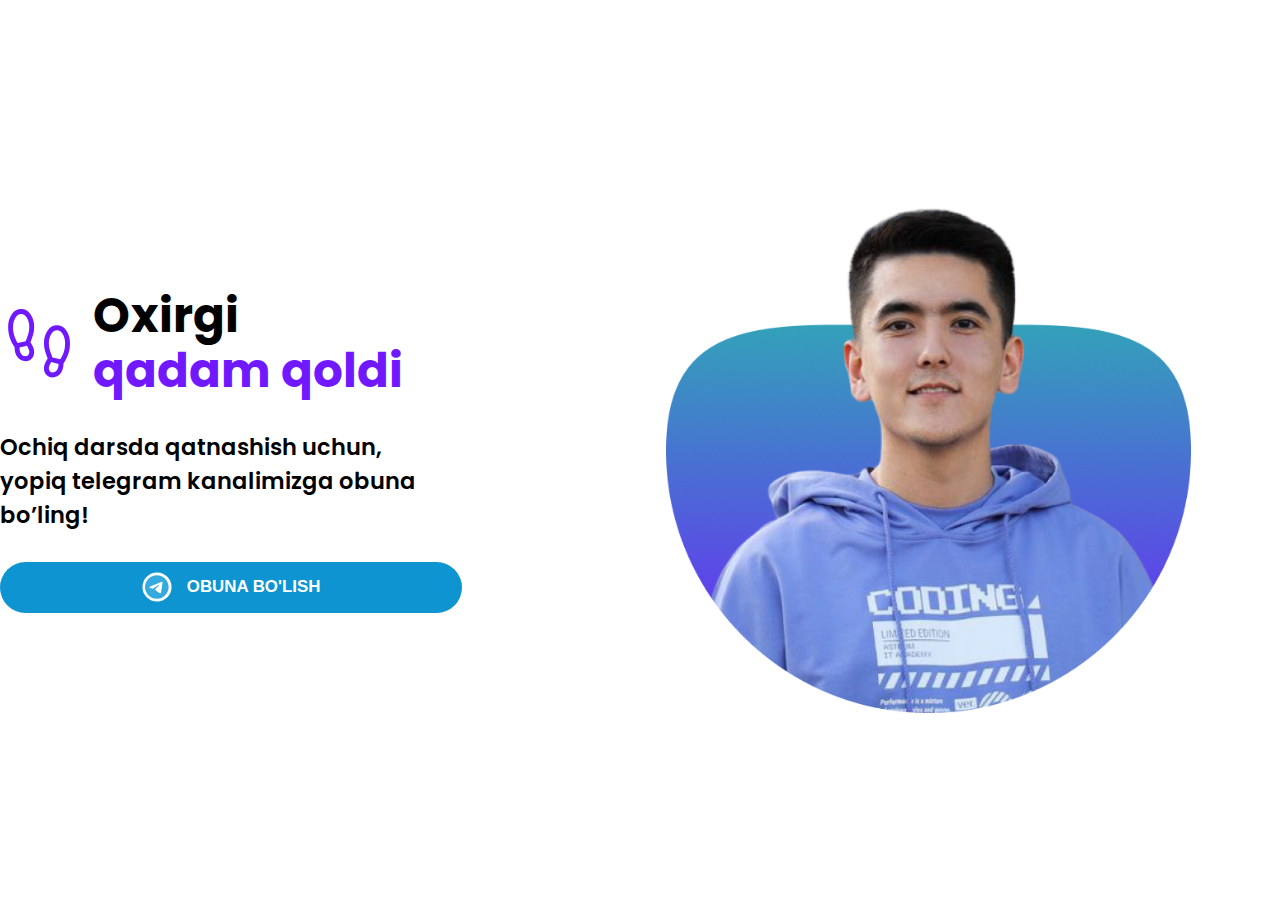
==== finalStep.html @ 9029ef41 "added finalStep html" ====
<!DOCTYPE html>
<html lang="en">

<head>
    <meta charset="UTF-8">
    <meta http-equiv="X-UA-Compatible" content="IE=edge">
    <meta name="viewport" content="width=device-width, initial-scale=1.0">
    <title>Dasturlash orqali noldan daromadgacha</title>

    <!-- Styles -->
    <link rel="stylesheet" href="./style.css">
</head>

<body class="flex justify-center" style="width: 100vw;">
    <div class="finalStep flex align-center">
        <div class="finallyStep_text">
            <div class="finallyStep_text_title flex align-center">
                <svg xmlns="http://www.w3.org/2000/svg" width="120" height="120" viewBox="0 0 120 120" fill="none">
                    <path
                        d="M39.3751 87.4999C33.92 87.4999 29.7102 85.4294 26.7455 81.2884C23.7807 77.1474 22.3657 72.2467 22.5002 66.5865V66.1538L19.8656 62.1056C18.5644 60.08 17.0115 56.6312 15.207 51.7595C13.4025 46.8877 12.5002 41.3012 12.5002 35C12.5002 27.1218 14.3929 20.569 18.1781 15.3415C21.9634 10.1139 26.7374 7.50012 32.5001 7.50012C38.5898 7.50012 43.4455 10.3094 47.0672 15.928C50.6891 21.5465 52.5 27.9038 52.5 35C52.5 39.6089 51.8253 44.0112 50.4759 48.2067C49.1265 52.4022 47.8877 55.8301 46.7595 58.4904L48.3846 61.1731C49.2115 62.5642 50.1042 64.3943 51.0625 66.6635C52.0208 68.9328 52.5 71.1699 52.5 73.375C52.5 77.4198 51.2612 80.7852 48.7836 83.471C46.3061 86.1569 43.17 87.4999 39.3751 87.4999ZM27.1636 59.4424L39.4231 56.7405C40.5706 54.0738 41.787 50.7837 43.0722 46.8702C44.3575 42.9567 45.0001 39 45.0001 35C45.0001 29.8077 43.8302 25.1763 41.4905 21.1058C39.1507 17.0353 36.154 15 32.5001 15C28.8463 15 25.8495 17.0353 23.5097 21.1058C21.17 25.1763 20.0001 29.8077 20.0001 35C20.0001 40.0256 20.7533 44.7195 22.2597 49.0817C23.7662 53.4439 25.4008 56.8975 27.1636 59.4424ZM39.3751 80C40.9905 80 42.3319 79.4006 43.3991 78.2019C44.4665 77.0032 45.0001 75.3942 45.0001 73.375C45.0001 71.9583 44.6427 70.4199 43.928 68.7596C43.2132 67.0994 42.3623 65.4936 41.3751 63.9422L30.0001 66.5384C30.0001 70.3845 30.7694 73.5897 32.3079 76.1539C33.8463 78.718 36.202 80 39.3751 80ZM80.6251 112.5C76.8303 112.5 73.6941 111.157 71.2166 108.471C68.739 105.785 67.5002 102.42 67.5002 98.375C67.5002 96.1699 67.9794 93.9327 68.9377 91.6635C69.8961 89.3943 70.7887 87.5642 71.6156 86.1731L73.2407 83.4904C72.1446 80.8622 70.9138 77.4423 69.5484 73.2308C68.183 69.0192 67.5002 64.6089 67.5002 60C67.5002 52.9038 69.3112 46.5465 72.933 40.928C76.5548 35.3094 81.4105 32.5001 87.5001 32.5001C93.2629 32.5001 98.0369 35.1139 101.822 40.3415C105.607 45.569 107.5 52.1218 107.5 60C107.5 66.3012 106.606 71.8588 104.817 76.6729C103.029 81.487 101.468 84.9389 100.135 87.0287L97.5 91.1537V91.6346C97.5833 97.1987 96.1474 102.067 93.1923 106.24C90.2372 110.413 86.0481 112.5 80.6251 112.5V112.5ZM92.6443 84.7309C94.7598 81.4167 96.5146 77.7756 97.9088 73.8076C99.303 69.8397 100 65.2372 100 60C100 54.8077 98.8303 50.1763 96.4905 46.1058C94.1508 42.0353 91.154 40 87.5001 40C83.8463 40 80.8495 42.0353 78.5098 46.1058C76.17 50.1763 75.0001 54.8077 75.0001 60C75.0001 64 75.6508 67.9359 76.9521 71.8078C78.2534 75.6796 79.4617 78.9905 80.5771 81.7405L92.6443 84.7309ZM80.6251 105C83.734 105 86.0738 103.734 87.6444 101.202C89.2149 98.6699 90.0001 95.5609 90.0001 91.875L78.6733 88.8941C77.9104 90.2531 77.1075 91.7708 76.2646 93.4471C75.4216 95.1234 75.0001 96.766 75.0001 98.375C75.0001 100.074 75.537 101.603 76.6108 102.962C77.6844 104.321 79.0225 105 80.6251 105Z"
                        fill="#7019FF" />
                </svg>
                <h1>Oxirgi <span class="mr-3"></span> <span class="spanColor">qadam qoldi</span></h1>
            </div>
            <div class="finallyStep_text_p">
                <p>
                    Ochiq darsda qatnashish uchun, yopiq telegram kanalimizga obuna bo’ling!
                </p>
            </div>
            <button type="button" class="subscribe_button flex align-center justify-center">
                <svg xmlns="http://www.w3.org/2000/svg" width="33" height="33" viewBox="0 0 33 33" fill="none">
                    <rect x="0.5" y="0.5" width="32" height="32" rx="16" fill="white" />
                    <path fill-rule="evenodd" clip-rule="evenodd"
                        d="M29.3201 16.5C29.3201 23.6797 23.4998 29.5 16.3201 29.5C9.14038 29.5 3.32007 23.6797 3.32007 16.5C3.32007 9.32031 9.14038 3.5 16.3201 3.5C23.4998 3.5 29.3201 9.32031 29.3201 16.5ZM17.5658 12.511C15.3325 13.4757 8.89295 16.2153 8.89295 16.2153C7.36683 16.8327 8.26012 17.4114 8.26012 17.4114C8.26012 17.4114 9.56292 17.8745 10.6796 18.2217C11.7963 18.569 12.3919 18.1832 12.3919 18.1832C12.3919 18.1832 14.9975 16.4082 17.6403 14.5175C19.5014 13.2056 19.0548 14.286 18.6081 14.749C17.6403 15.7523 16.0397 17.3343 14.6997 18.6076C14.1041 19.1479 14.4019 19.6109 14.6625 19.8424C15.4203 20.5071 17.2051 21.716 18.0154 22.2648C18.24 22.4169 18.3897 22.5183 18.422 22.5434C18.6081 22.6978 19.6503 23.3923 20.2831 23.238C20.9159 23.0836 20.9903 22.1961 20.9903 22.1961C20.9903 22.1961 21.4742 19.0321 21.9209 16.1381C22.0036 15.5699 22.0864 15.0136 22.1635 14.4949C22.364 13.1466 22.5268 12.0522 22.5537 11.6621C22.6654 10.3502 21.3253 10.8904 21.3253 10.8904C21.3253 10.8904 18.422 12.1252 17.5658 12.511Z"
                        fill="#34AADF" />
                </svg>
                <h1>Obuna bo'lish</h1>
            </button>
        </div>
        <div class="finallyStep_img flex align-center">
            <img src="./img/1.png" alt="User image">
        </div>
    </div>
</body>

</html>
---- style.css ----
@import url("https://fonts.googleapis.com/css2?family=Poppins:wght@300;400;500;600&display=swap");

/* Global */
* {
  margin: 0;
  padding: 0;
  box-sizing: border-box;
}
body {
  overflow-x: hidden;
}
html {
  scroll-behavior: smooth;
  font-family: "Poppins", sans-serif;
}

.flex {
  display: flex;
}
.column {
  flex-direction: column;
}
.justify-center {
  justify-content: center;
}
.align-center {
  align-items: center;
}

.container {
  padding: 0 8.125rem;
  padding-top: 4.375rem;
}

.spanColor {
  color: #7019ff;
}

/* Main */
main {
  position: relative;
  height: 92vh;
  width: 100%;
  background-color: #eef5fe;
  border-bottom: 2px solid #7019ff;
}

.mainInfos {
  width: 60%;
  padding-top: 4.375rem;
  padding-left: 8.125rem;
  position: relative;
}

.dateAnd_userName,
.mainTitle {
  margin-bottom: 1.5rem;
}
.lessonDate {
  border-radius: 50px;
  border: 2px solid #7019ff;
  width: 12.8125rem;
  height: 2.875rem;
  flex-shrink: 0;
  margin-right: 1.375rem;
}
.lessonDate h3 {
  color: #000;
  font-size: 1.125rem;
  font-style: normal;
  font-weight: 400;
  line-height: normal;
}
.name,
.freeLesson {
  color: #000;
  font-size: 1.5rem;
  font-style: normal;
  font-weight: 600;
  line-height: normal;
}
.freeLesson {
  font-size: 1.125rem;
  font-weight: 400;
  margin-top: -0.38px;
}

.mainTitle h1 {
  color: #000;
  font-size: 3.125rem;
  font-style: normal;
  font-weight: 600;
  line-height: 125%;
}

.twoDayPlans {
  width: 65%;
}
.twoDayPlans_title,
.twoDayPlans_items {
  margin-bottom: 1.88rem;
}
.twoDayPlans_title h1 {
  color: #7019ff;
  font-size: 1.5rem;
  font-style: normal;
  font-weight: 600;
  line-height: 125%;
}

.twoDayPlans_item {
  margin-bottom: 1.12rem;
}
.twoDayPlans_item:last-child {
  margin-bottom: 0;
}
.twoDayPlans_item_svg svg {
  margin-right: 1.12rem;
  width: 1.5rem;
  height: 1.5rem;
}
.twoDayPlans_item p {
  color: #000;
  font-size: 1.125rem;
  font-style: normal;
  font-weight: 500;
  line-height: 125%;
}

.registerAnd_price {
  margin-bottom: 2.12rem;
}
.registerBtn {
  height: 3.375rem;
  padding: 0.75rem 1.5rem;
  border-radius: 1.125rem;
  background: #ff1919;
  border: 2px solid transparent;
  cursor: pointer;
  margin-right: 1.88rem;
  transition: all 0.2s linear;
}
.registerBtn:hover {
  background-color: white;
  border: 2px solid #ff1919;
}
.registerBtn h3 {
  color: #fff;
  font-size: 1.125rem;
  font-style: normal;
  font-weight: 600;
  line-height: 125%;
  text-transform: uppercase;
  transition: all 0.2s linear;
}
.registerBtn:hover h3 {
  color: #ff1919;
}

.deletedPrice h3 {
  color: #000;
  font-size: 0.875rem;
  font-style: normal;
  font-weight: 500;
  line-height: 125%;
  text-decoration-line: strikethrough;
  text-decoration: line-through;
}
.nowPrice h3 {
  color: #ff1919;
  font-size: 2rem;
  font-style: normal;
  font-weight: 600;
  line-height: 125%;
}

.lessonBonus {
  position: absolute;
  width: 29rem;
  border-radius: 0.75rem;
  border: 2px solid #7019ff;
  background: #fff;
  z-index: 3;
  padding: 1.06rem 1.69rem 1.06rem 1rem;
}
.lessonBonus_img img {
  width: 3.5rem;
  height: 4.9375rem;
  margin-right: 1.81rem;
}
.lessonBonus_p p {
  color: #000;
  font-size: 0.875rem;
  font-style: normal;
  font-weight: 500;
  line-height: 125%;
}

.mainImgs {
  width: 40%;
}
.userImg,
.circleImg {
  position: absolute;
  bottom: -0.4rem;
}
.circleImg {
  right: 3rem;
  z-index: 1;
}
.userImg {
  z-index: 2;
  right: 0;
}
.userImg img {
  width: auto;
  height: 44rem;
}
.circleImg img {
  width: auto;
  height: 22.5rem;
}

/* Contact */
.container {
  padding: 5.45rem 8.25rem 0 8.25rem;
  width: 100%;
  justify-content: space-between;
}
.contactInfos {
  width: 48%;
}
.contactLinks {
  width: 34%;
  justify-content: space-between;
}
.contactInfos_img img {
  width: 6.375rem;
  height: 6.375rem;
  margin-right: 1.69rem;
}
.contactInfos_textTitle,
.contactInfos_textNumber,
.contactInfos_textEmail {
  margin-bottom: 1rem;
}
.contactInfos_text div:last-child {
  margin-bottom: 0;
}
.contactInfos_textTitle h1 {
  color: #000;
  font-size: 1.25rem;
  font-style: normal;
  font-weight: 600;
  line-height: 125%;
}
.contactInfos_textNumber h1,
.contactInfos_textEmail h1,
.contactInfos_textLocation h1 {
  color: #000;
  font-size: 1.125rem;
  font-style: normal;
  font-weight: 400;
  line-height: 125%;
}
.contactInfos_textNumber svg,
.contactInfos_textEmail svg,
.contactInfos_textLocation svg {
  width: 1.5rem;
  height: 1.5rem;
  margin-right: 0.5rem;
}

.contactLinks p {
  color: rgba(0, 0, 0, 0.5);
  font-size: 1.125rem;
  font-style: normal;
  font-weight: 400;
  line-height: 140%;
}
.blackText {
  color: #000;
  font-size: 1.125rem;
  font-style: normal;
  font-weight: 500;
  line-height: 140%;
}

.hr {
  margin: 1.5rem 8.15rem;
  height: 0.0625rem;
  background: rgba(0, 0, 0, 0.1);
  margin-bottom: 1.5rem;
}

.footerText h1 {
  color: rgba(0, 0, 0, 0.6);
  font-size: 0.875rem;
  font-style: normal;
  font-weight: 500;
  line-height: 125%;
  margin-bottom: 1.5rem;
}

.finalStep {
  justify-content: space-between;
  height: 100vh;
  width: 100vw;
}
.finallyStep_text {
  width: 35%;
}
.finallyStep_text_title svg {
  width: 7.5rem;
  height: 7.5rem;
  margin-right: 1rem;
}
.finallyStep_text_title h1 {
  color: #000;
  font-size: 3.125rem;
  font-style: normal;
  font-weight: 700;
  line-height: 117%;
}
.mr-3 {
  margin-right: 3rem;
}
.finallyStep_img {
  width: 55%;
  justify-content: center;
}
.finallyStep_img img {
  width: auto;
  height: 35rem;
}
.finallyStep_text_p p {
  color: #000;
  font-size: 1.5rem;
  font-style: normal;
  font-weight: 600;
  line-height: normal;
  margin: 2rem 0;
}
.subscribe_button {
  width: 30.8125rem;
  height: 3.375rem;
  border-radius: 6.25rem;
  background: #0e94d0;
  border: none;
  outline: none;
  cursor: pointer;
}
.subscribe_button svg {
  margin-right: 1rem;
  width: 2rem;
  height: 2rem;
}
.subscribe_button h1 {
  color: #fff;
  text-align: center;
  font-size: 1.125rem;
  font-style: normal;
  font-weight: 600;
  line-height: normal;
  text-transform: uppercase;
}

@media only screen and (max-width: 1280px) {
  html {
    font-size: 15px;
  }
}

@media only screen and (max-width: 480px) {
  html {
    font-size: 12px;
  }
  main {
    flex-direction: column;
    height: auto;
  }
  .dateAnd_userName {
    flex-direction: column;
  }
  .userName {
    display: flex;
    justify-content: center;
    align-items: center;
    flex-direction: column;
  }
  .name {
    font-size: 1.125rem;
    font-style: normal;
    font-weight: 600;
    line-height: normal;
  }
  .freeLesson {
    font-size: 0.875rem;
    font-style: normal;
    font-weight: 400;
    line-height: normal;
  }
  .lessonDate {
    margin-right: 0;
  }
  .mainInfos {
    width: 100%;
    padding-left: 0;
    padding-top: 3.13rem;
  }
  .userName {
    margin-top: 0.87rem;
  }
  .mainTitle {
    display: flex;
    justify-content: center;
    padding: 0 0.87rem;
  }
  .mainTitle h1 {
    font-size: 1.5rem;
    text-align: center;
  }
  .twoDayPlans {
    width: 100%;
    display: flex;
    flex-direction: column;
    align-items: center;
    padding: 0 1.6rem;
  }
  .twoDayPlans_title {
    margin-bottom: 0.75rem;
  }
  .lessonBonus {
    position: relative;
    margin-right: 0;
  }
  .registerAnd_price {
    justify-content: space-between;
    padding: 0 1.6rem;
    margin-bottom: 1.75rem;
  }
  .registerBtn {
    margin-right: 0;
  }
  .mainImgs {
    width: 100%;
  }
  .userImg,
  .circleImg {
    position: relative;
    width: 100%;
  }
  .circleImg {
    position: absolute;
    right: 50%;
    transform: translateX(50%);
  }
  .userImg img {
    height: auto;
    width: 100%;
  }
  .circleImg img {
    width: 100%;
    height: auto;
  }
  .container {
    flex-direction: column;
  }
  .contactInfos {
    flex-direction: column;
    width: 100%;
  }
  .contactLinks {
    width: 100%;
  }
  .lessonBonus {
    width: auto;
    margin: 0 1.6rem;
  }
  .contactInfos_img {
    display: flex;
    justify-content: center;
  }
  .contactInfos_img img {
    margin-right: 0;
  }
  .contactInfos_textTitle h1 {
    text-align: center;
  }
  .contactInfos_text {
    display: flex;
    justify-content: center;
    align-items: center;
    flex-direction: column;
    width: 100%;
    padding: 1.5rem 0;
    margin-bottom: 1.5rem;
    border-bottom: 1px solid rgba(0, 0, 0, 0.1);
  }
  .container {
    padding: 1.5rem 2.8rem;
    padding-bottom: 0;
  }
  .contactLinks p {
    text-align: center;
  }
  .contactLinks_p1 {
    margin-bottom: 1.5rem;
  }
  .hr {
    margin: 1.5rem 2.8rem;
  }

  .finalStep {
    flex-direction: column-reverse;
  }
  .finallyStep_img img {
    width: 20rem;
    height: auto;
    margin-top: 5rem;
  }
  .finallyStep_text {
    width: 100%;
  }
  .finallyStep_img  {
    width: 100%;
  }
  .mr-3 {
    margin-right: 0;
  }
}
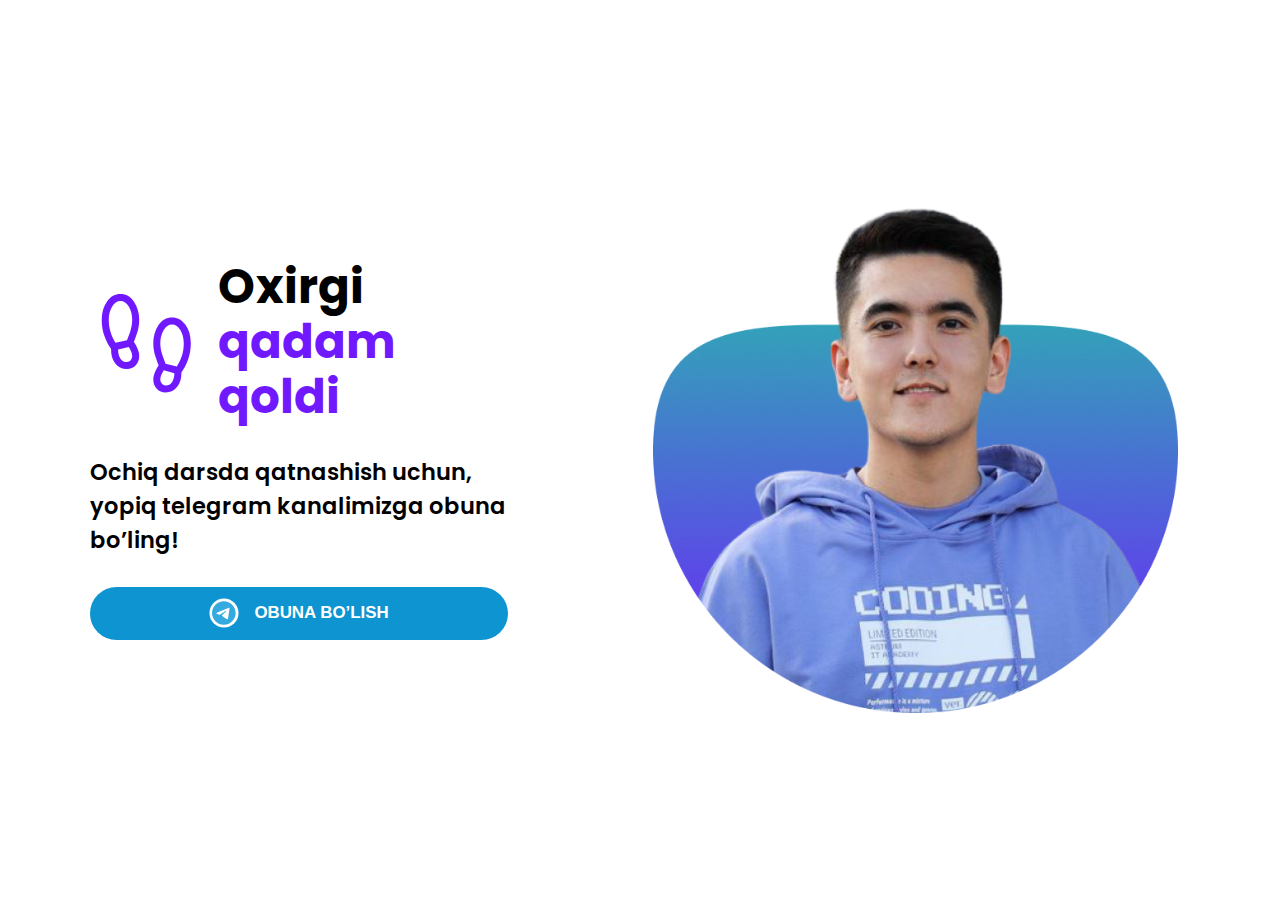
==== commit 01c5ab00: "finished" ====
--- a/finalStep.html
+++ b/finalStep.html
@@ -20,7 +20,7 @@
                         d="M39.3751 87.4999C33.92 87.4999 29.7102 85.4294 26.7455 81.2884C23.7807 77.1474 22.3657 72.2467 22.5002 66.5865V66.1538L19.8656 62.1056C18.5644 60.08 17.0115 56.6312 15.207 51.7595C13.4025 46.8877 12.5002 41.3012 12.5002 35C12.5002 27.1218 14.3929 20.569 18.1781 15.3415C21.9634 10.1139 26.7374 7.50012 32.5001 7.50012C38.5898 7.50012 43.4455 10.3094 47.0672 15.928C50.6891 21.5465 52.5 27.9038 52.5 35C52.5 39.6089 51.8253 44.0112 50.4759 48.2067C49.1265 52.4022 47.8877 55.8301 46.7595 58.4904L48.3846 61.1731C49.2115 62.5642 50.1042 64.3943 51.0625 66.6635C52.0208 68.9328 52.5 71.1699 52.5 73.375C52.5 77.4198 51.2612 80.7852 48.7836 83.471C46.3061 86.1569 43.17 87.4999 39.3751 87.4999ZM27.1636 59.4424L39.4231 56.7405C40.5706 54.0738 41.787 50.7837 43.0722 46.8702C44.3575 42.9567 45.0001 39 45.0001 35C45.0001 29.8077 43.8302 25.1763 41.4905 21.1058C39.1507 17.0353 36.154 15 32.5001 15C28.8463 15 25.8495 17.0353 23.5097 21.1058C21.17 25.1763 20.0001 29.8077 20.0001 35C20.0001 40.0256 20.7533 44.7195 22.2597 49.0817C23.7662 53.4439 25.4008 56.8975 27.1636 59.4424ZM39.3751 80C40.9905 80 42.3319 79.4006 43.3991 78.2019C44.4665 77.0032 45.0001 75.3942 45.0001 73.375C45.0001 71.9583 44.6427 70.4199 43.928 68.7596C43.2132 67.0994 42.3623 65.4936 41.3751 63.9422L30.0001 66.5384C30.0001 70.3845 30.7694 73.5897 32.3079 76.1539C33.8463 78.718 36.202 80 39.3751 80ZM80.6251 112.5C76.8303 112.5 73.6941 111.157 71.2166 108.471C68.739 105.785 67.5002 102.42 67.5002 98.375C67.5002 96.1699 67.9794 93.9327 68.9377 91.6635C69.8961 89.3943 70.7887 87.5642 71.6156 86.1731L73.2407 83.4904C72.1446 80.8622 70.9138 77.4423 69.5484 73.2308C68.183 69.0192 67.5002 64.6089 67.5002 60C67.5002 52.9038 69.3112 46.5465 72.933 40.928C76.5548 35.3094 81.4105 32.5001 87.5001 32.5001C93.2629 32.5001 98.0369 35.1139 101.822 40.3415C105.607 45.569 107.5 52.1218 107.5 60C107.5 66.3012 106.606 71.8588 104.817 76.6729C103.029 81.487 101.468 84.9389 100.135 87.0287L97.5 91.1537V91.6346C97.5833 97.1987 96.1474 102.067 93.1923 106.24C90.2372 110.413 86.0481 112.5 80.6251 112.5V112.5ZM92.6443 84.7309C94.7598 81.4167 96.5146 77.7756 97.9088 73.8076C99.303 69.8397 100 65.2372 100 60C100 54.8077 98.8303 50.1763 96.4905 46.1058C94.1508 42.0353 91.154 40 87.5001 40C83.8463 40 80.8495 42.0353 78.5098 46.1058C76.17 50.1763 75.0001 54.8077 75.0001 60C75.0001 64 75.6508 67.9359 76.9521 71.8078C78.2534 75.6796 79.4617 78.9905 80.5771 81.7405L92.6443 84.7309ZM80.6251 105C83.734 105 86.0738 103.734 87.6444 101.202C89.2149 98.6699 90.0001 95.5609 90.0001 91.875L78.6733 88.8941C77.9104 90.2531 77.1075 91.7708 76.2646 93.4471C75.4216 95.1234 75.0001 96.766 75.0001 98.375C75.0001 100.074 75.537 101.603 76.6108 102.962C77.6844 104.321 79.0225 105 80.6251 105Z"
                         fill="#7019FF" />
                 </svg>
-                <h1>Oxirgi <span class="mr-3"></span> <span class="spanColor">qadam qoldi</span></h1>
+                <h1>Oxirgi <span class="spanColor">qadam qoldi</span></h1>
             </div>
             <div class="finallyStep_text_p">
                 <p>
@@ -34,7 +34,7 @@
                         d="M29.3201 16.5C29.3201 23.6797 23.4998 29.5 16.3201 29.5C9.14038 29.5 3.32007 23.6797 3.32007 16.5C3.32007 9.32031 9.14038 3.5 16.3201 3.5C23.4998 3.5 29.3201 9.32031 29.3201 16.5ZM17.5658 12.511C15.3325 13.4757 8.89295 16.2153 8.89295 16.2153C7.36683 16.8327 8.26012 17.4114 8.26012 17.4114C8.26012 17.4114 9.56292 17.8745 10.6796 18.2217C11.7963 18.569 12.3919 18.1832 12.3919 18.1832C12.3919 18.1832 14.9975 16.4082 17.6403 14.5175C19.5014 13.2056 19.0548 14.286 18.6081 14.749C17.6403 15.7523 16.0397 17.3343 14.6997 18.6076C14.1041 19.1479 14.4019 19.6109 14.6625 19.8424C15.4203 20.5071 17.2051 21.716 18.0154 22.2648C18.24 22.4169 18.3897 22.5183 18.422 22.5434C18.6081 22.6978 19.6503 23.3923 20.2831 23.238C20.9159 23.0836 20.9903 22.1961 20.9903 22.1961C20.9903 22.1961 21.4742 19.0321 21.9209 16.1381C22.0036 15.5699 22.0864 15.0136 22.1635 14.4949C22.364 13.1466 22.5268 12.0522 22.5537 11.6621C22.6654 10.3502 21.3253 10.8904 21.3253 10.8904C21.3253 10.8904 18.422 12.1252 17.5658 12.511Z"
                         fill="#34AADF" />
                 </svg>
-                <h1>Obuna bo'lish</h1>
+                <h1>Obuna bo’lish</h1>
             </button>
         </div>
         <div class="finallyStep_img flex align-center">
--- a/style.css
+++ b/style.css
@@ -13,7 +13,9 @@
   scroll-behavior: smooth;
   font-family: "Poppins", sans-serif;
 }
-
+.mb-24 {
+  margin-bottom: 1.5rem;
+}
 .flex {
   display: flex;
 }
@@ -34,6 +36,14 @@
 
 .spanColor {
   color: #7019ff;
+}
+
+.d-none {
+  display: none;
+}
+
+.d-block {
+  display: block;
 }
 
 /* Main */
@@ -306,9 +316,10 @@
   justify-content: space-between;
   height: 100vh;
   width: 100vw;
+  padding: 6rem;
 }
 .finallyStep_text {
-  width: 35%;
+  width: 38%;
 }
 .finallyStep_text_title svg {
   width: 7.5rem;
@@ -321,12 +332,13 @@
   font-style: normal;
   font-weight: 700;
   line-height: 117%;
+  width: 65%;
 }
 .mr-3 {
   margin-right: 3rem;
 }
 .finallyStep_img {
-  width: 55%;
+  width: 50%;
   justify-content: center;
 }
 .finallyStep_img img {
@@ -342,8 +354,8 @@
   margin: 2rem 0;
 }
 .subscribe_button {
-  width: 30.8125rem;
-  height: 3.375rem;
+  width: 100%;
+  padding: 0.75rem 0;
   border-radius: 6.25rem;
   background: #0e94d0;
   border: none;
@@ -365,6 +377,132 @@
   text-transform: uppercase;
 }
 
+.formModal {
+  position: fixed;
+  top: -5%;
+  left: 50%;
+  transform: translate(-50%, 50%);
+  z-index: 11;
+  width: 935px;
+  height: auto;
+  border-radius: 1rem;
+  background-color: #fff;
+}
+
+.formModal .left {
+  background-image: url("./img/modalImg.png");
+  background-repeat: no-repeat;
+  background-size: cover;
+  background-position: center;
+  width: 45%;
+  border-bottom-left-radius: 1rem;
+  border-top-left-radius: 1rem;
+}
+
+.formModal .right {
+  padding: 2.3rem;
+  width: 55%;
+}
+
+.formModal .right h2 {
+  font-size: 2rem;
+  line-height: 132%;
+}
+
+.formModal .right p {
+  font-size: 1.2rem;
+  line-height: 132%;
+}
+
+.formModal form {
+  margin-top: 1.5rem;
+}
+
+.formModal input {
+  width: 100%;
+  border-radius: 0.75rem;
+  border: 1px solid #bed4da;
+  background: #f3f7f8;
+  padding: 0.75rem;
+  font-size: 1rem;
+  outline: none;
+}
+
+.formModal label {
+  color: #48635b;
+  font-size: 16px;
+  line-height: 132%;
+  margin-bottom: 0.5rem;
+}
+
+.formModal .right button {
+  width: 100%;
+  padding: 1rem 0;
+  border-radius: 0.75rem;
+  background: #ff1919;
+  color: #fff;
+  font-size: 1.2rem;
+  font-weight: 500;
+  line-height: 132%;
+  text-transform: uppercase;
+  border: none;
+  outline: none;
+  cursor: pointer;
+}
+
+.overlayBg {
+  position: fixed;
+  z-index: 10;
+  top: 0;
+  left: 0;
+  width: 100vw;
+  height: 100vh;
+  background: rgba(56, 46, 74, 0.5);
+}
+
+@media screen and (max-width: 480px) {
+  html {
+    font-size: 12px;
+  }
+  .formModal {
+    width: 365px;
+    flex-direction: column;
+    /* margin: 1rem; */
+    position: fixed;
+    top: -30%;
+    left: 50%;
+  }
+
+  .formModal .left {
+    width: 100%;
+    height: 370px;
+    position: relative;
+    border-bottom-left-radius: 0;
+    border-top-right-radius: 1rem;
+  }
+
+  .formModal .right {
+    width: 100%;
+  }
+
+  .formModal input {
+    padding: 1.2rem;
+    font-size: 1.3rem;
+  }
+  .formModal .left button {
+    position: absolute;
+    top: 1rem;
+    right: 1rem;
+    display: flex;
+    justify-content: center;
+    align-items: center;
+    background-color: #fff;
+    border: none;
+    border-radius: 50%;
+    width: 30px;
+    height: 30px;
+  }
+}
 @media only screen and (max-width: 1280px) {
   html {
     font-size: 15px;
@@ -513,19 +651,28 @@
 
   .finalStep {
     flex-direction: column-reverse;
+    justify-content: center;
+    padding: 5rem 3rem;
   }
   .finallyStep_img img {
-    width: 20rem;
+    width: 100%;
     height: auto;
+  }
+  .finallyStep_text {
     margin-top: 5rem;
-  }
-  .finallyStep_text {
-    width: 100%;
-  }
-  .finallyStep_img  {
-    width: 100%;
-  }
-  .mr-3 {
-    margin-right: 0;
-  }
-}
+    width: 100%;
+  }
+  .finallyStep_text_title h1 {
+    width: 80%;
+  }
+  .finallyStep_text p {
+    text-align: center;
+  }
+  .finallyStep_img {
+    width: 100%;
+  }
+  .subscribe_button h1 {
+    font-size: 1.5rem;
+  }
+}
+ 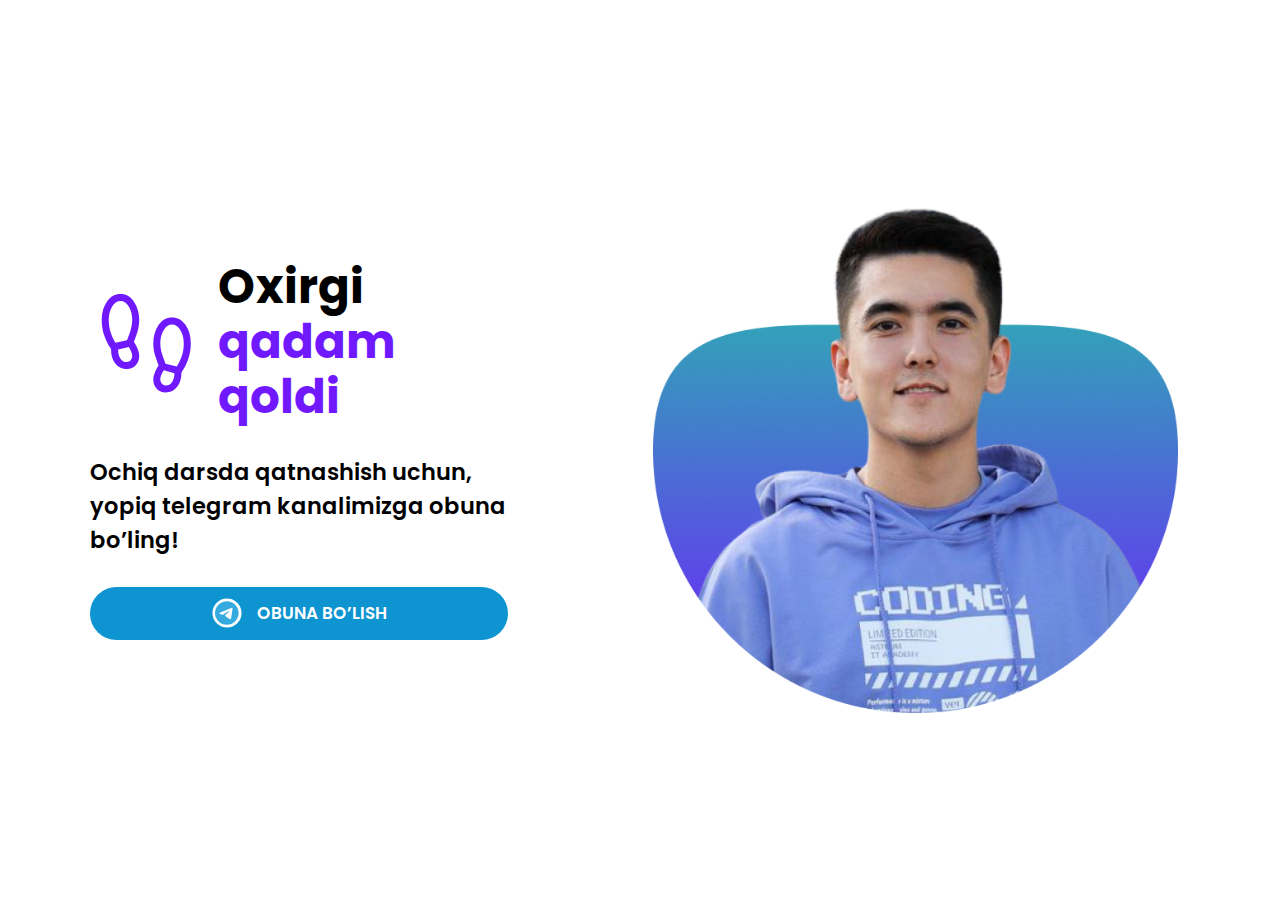
==== commit 9c4b8e42: "added telegram link" ====
--- a/finalStep.html
+++ b/finalStep.html
@@ -27,7 +27,7 @@
                     Ochiq darsda qatnashish uchun, yopiq telegram kanalimizga obuna bo’ling!
                 </p>
             </div>
-            <button type="button" class="subscribe_button flex align-center justify-center">
+            <a href="https://t.me/fulfil_education" class="subscribe_button flex align-center justify-center">
                 <svg xmlns="http://www.w3.org/2000/svg" width="33" height="33" viewBox="0 0 33 33" fill="none">
                     <rect x="0.5" y="0.5" width="32" height="32" rx="16" fill="white" />
                     <path fill-rule="evenodd" clip-rule="evenodd"
@@ -35,7 +35,7 @@
                         fill="#34AADF" />
                 </svg>
                 <h1>Obuna bo’lish</h1>
-            </button>
+            </a>
         </div>
         <div class="finallyStep_img flex align-center">
             <img src="./img/1.png" alt="User image">
--- a/style.css
+++ b/style.css
@@ -5,6 +5,9 @@
   margin: 0;
   padding: 0;
   box-sizing: border-box;
+}
+a {
+  text-decoration: none;
 }
 body {
   overflow-x: hidden;
@@ -77,17 +80,13 @@
 .lessonDate h3 {
   color: #000;
   font-size: 1.125rem;
-  font-style: normal;
   font-weight: 400;
-  line-height: normal;
 }
 .name,
 .freeLesson {
   color: #000;
   font-size: 1.5rem;
-  font-style: normal;
-  font-weight: 600;
-  line-height: normal;
+  font-weight: 600;
 }
 .freeLesson {
   font-size: 1.125rem;
@@ -98,7 +97,6 @@
 .mainTitle h1 {
   color: #000;
   font-size: 3.125rem;
-  font-style: normal;
   font-weight: 600;
   line-height: 125%;
 }
@@ -113,7 +111,6 @@
 .twoDayPlans_title h1 {
   color: #7019ff;
   font-size: 1.5rem;
-  font-style: normal;
   font-weight: 600;
   line-height: 125%;
 }
@@ -132,7 +129,6 @@
 .twoDayPlans_item p {
   color: #000;
   font-size: 1.125rem;
-  font-style: normal;
   font-weight: 500;
   line-height: 125%;
 }
@@ -157,7 +153,6 @@
 .registerBtn h3 {
   color: #fff;
   font-size: 1.125rem;
-  font-style: normal;
   font-weight: 600;
   line-height: 125%;
   text-transform: uppercase;
@@ -170,7 +165,6 @@
 .deletedPrice h3 {
   color: #000;
   font-size: 0.875rem;
-  font-style: normal;
   font-weight: 500;
   line-height: 125%;
   text-decoration-line: strikethrough;
@@ -179,7 +173,6 @@
 .nowPrice h3 {
   color: #ff1919;
   font-size: 2rem;
-  font-style: normal;
   font-weight: 600;
   line-height: 125%;
 }
@@ -201,7 +194,6 @@
 .lessonBonus_p p {
   color: #000;
   font-size: 0.875rem;
-  font-style: normal;
   font-weight: 500;
   line-height: 125%;
 }
@@ -260,7 +252,6 @@
 .contactInfos_textTitle h1 {
   color: #000;
   font-size: 1.25rem;
-  font-style: normal;
   font-weight: 600;
   line-height: 125%;
 }
@@ -269,7 +260,6 @@
 .contactInfos_textLocation h1 {
   color: #000;
   font-size: 1.125rem;
-  font-style: normal;
   font-weight: 400;
   line-height: 125%;
 }
@@ -284,14 +274,12 @@
 .contactLinks p {
   color: rgba(0, 0, 0, 0.5);
   font-size: 1.125rem;
-  font-style: normal;
   font-weight: 400;
   line-height: 140%;
 }
 .blackText {
   color: #000;
   font-size: 1.125rem;
-  font-style: normal;
   font-weight: 500;
   line-height: 140%;
 }
@@ -306,7 +294,6 @@
 .footerText h1 {
   color: rgba(0, 0, 0, 0.6);
   font-size: 0.875rem;
-  font-style: normal;
   font-weight: 500;
   line-height: 125%;
   margin-bottom: 1.5rem;
@@ -329,7 +316,6 @@
 .finallyStep_text_title h1 {
   color: #000;
   font-size: 3.125rem;
-  font-style: normal;
   font-weight: 700;
   line-height: 117%;
   width: 65%;
@@ -348,9 +334,7 @@
 .finallyStep_text_p p {
   color: #000;
   font-size: 1.5rem;
-  font-style: normal;
-  font-weight: 600;
-  line-height: normal;
+  font-weight: 600;
   margin: 2rem 0;
 }
 .subscribe_button {
@@ -371,20 +355,23 @@
   color: #fff;
   text-align: center;
   font-size: 1.125rem;
-  font-style: normal;
-  font-weight: 600;
-  line-height: normal;
+  font-weight: 600;
   text-transform: uppercase;
 }
 
+.modal {
+  position: fixed;
+  top: 0;
+  left: 0;
+  width: 100vw;
+  height: 100vh;
+  z-index: 11;
+}
+
 .formModal {
-  position: fixed;
-  top: -5%;
-  left: 50%;
-  transform: translate(-50%, 50%);
-  z-index: 11;
+  position: relative;
+  z-index: 15;
   width: 935px;
-  height: auto;
   border-radius: 1rem;
   background-color: #fff;
 }
@@ -460,17 +447,24 @@
   background: rgba(56, 46, 74, 0.5);
 }
 
-@media screen and (max-width: 480px) {
+@media only screen and (max-width: 1280px) {
   html {
-    font-size: 12px;
+    font-size: 15px;
+  }
+}
+
+@media only screen and (max-width: 480px) {
+  html {
+    font-size: 14px;
+  }
+  main {
+    flex-direction: column;
+    height: auto;
   }
   .formModal {
     width: 365px;
     flex-direction: column;
-    /* margin: 1rem; */
     position: fixed;
-    top: -30%;
-    left: 50%;
   }
 
   .formModal .left {
@@ -502,21 +496,6 @@
     width: 30px;
     height: 30px;
   }
-}
-@media only screen and (max-width: 1280px) {
-  html {
-    font-size: 15px;
-  }
-}
-
-@media only screen and (max-width: 480px) {
-  html {
-    font-size: 12px;
-  }
-  main {
-    flex-direction: column;
-    height: auto;
-  }
   .dateAnd_userName {
     flex-direction: column;
   }
@@ -528,15 +507,13 @@
   }
   .name {
     font-size: 1.125rem;
-    font-style: normal;
+
     font-weight: 600;
-    line-height: normal;
   }
   .freeLesson {
     font-size: 0.875rem;
-    font-style: normal;
+
     font-weight: 400;
-    line-height: normal;
   }
   .lessonDate {
     margin-right: 0;
@@ -664,6 +641,7 @@
   }
   .finallyStep_text_title h1 {
     width: 80%;
+    font-size: 2rem;
   }
   .finallyStep_text p {
     text-align: center;
@@ -672,7 +650,6 @@
     width: 100%;
   }
   .subscribe_button h1 {
-    font-size: 1.5rem;
-  }
-}
- +    font-size: 1.3rem;
+  }
+}
